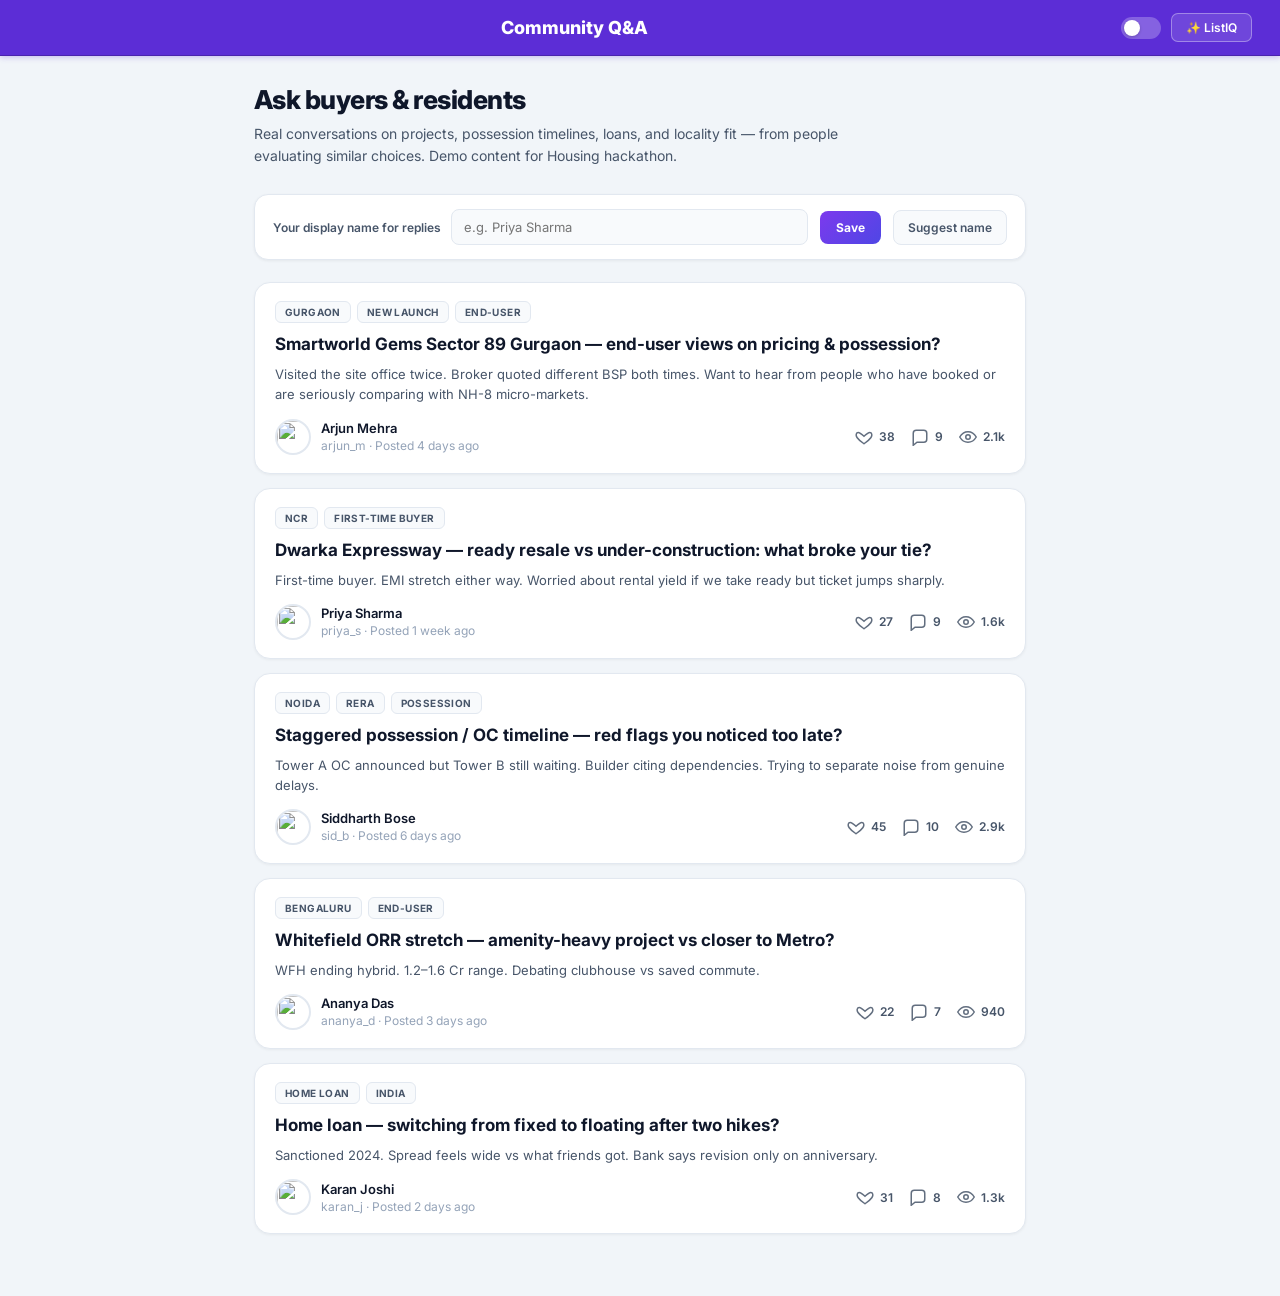
==== community.html @ 9a51aeb0 "Final Code with community feature integrated" ====
<!DOCTYPE html>
<html lang="en">
<head>
<meta charset="UTF-8"/>
<meta name="viewport" content="width=device-width,initial-scale=1.0"/>
<title>Community · Housing.com</title>
<link href="https://fonts.googleapis.com/css2?family=Inter:wght@400;500;600;700;800;900&display=swap" rel="stylesheet"/>
<link rel="stylesheet" href="community.css"/>
<script src="community-shared.js"></script>
<script>
(function(){
  if(localStorage.getItem('loDarkMode')==='true') document.documentElement.setAttribute('data-theme','dark');
})();
</script>
</head>
<body>

<header class="hdr">
  <a href="index.html" class="logo" style="display:flex;align-items:center">
    <img src="https://c.housingcdn.com/demand/s/client/common/assets/housing.820bbe77.png" alt="Housing.com" style="height:14px;width:auto;display:block" onerror="this.style.display='none'"/>
  </a>
  <div class="hdr-center">
    <div class="page-title">Community Q&amp;A</div>
  </div>
  <div class="hdr-right">
    <label class="dm-label"><button type="button" class="dm-toggle" id="dmToggle" onclick="toggleDark()" aria-label="Toggle dark mode"></button></label>
    <a href="index.html" class="btn-sm btn-outline-hdr">✨ ListIQ</a>
  </div>
</header>

<div class="wrap">
  <div class="comm-hero">
    <h1>Ask buyers &amp; residents</h1>
    <p>Real conversations on projects, possession timelines, loans, and locality fit — from people evaluating similar choices. Demo content for Housing hackathon.</p>
  </div>

  <div class="name-bar">
    <label>Your display name for replies
      <input type="text" id="displayNameInput" maxlength="48" placeholder="e.g. Priya Sharma" autocomplete="name"/>
    </label>
    <button type="button" class="btn-prime" id="saveNameBtn">Save</button>
    <button type="button" class="btn-ghost" id="suggestNameBtn">Suggest name</button>
  </div>

  <div id="threadFeed"></div>
</div>

<div class="toast-fix" id="toast"></div>

<script>
function toggleDark(){
  var on = document.documentElement.getAttribute('data-theme') !== 'dark';
  document.documentElement.setAttribute('data-theme', on ? 'dark' : 'light');
  localStorage.setItem('loDarkMode', String(on));
  var btn = document.getElementById('dmToggle');
  if(btn) btn.classList.toggle('dark', on);
}
(function(){
  if(document.documentElement.getAttribute('data-theme')==='dark'){
    var btn = document.getElementById('dmToggle');
    if(btn) btn.classList.add('dark');
  }
})();

function toast(msg){
  var t = document.getElementById('toast');
  t.textContent = msg;
  t.classList.add('show');
  setTimeout(function(){ t.classList.remove('show'); }, 2800);
}

function renderFeed(){
  var CS = window.CommunityStore;
  var threads = window.COMMUNITY_THREADS || [];
  var html = threads.map(function(th){
    var tags = (th.tags||[]).map(function(t){ return '<span class="thread-tag">'+escapeHtml(t)+'</span>'; }).join('');
    return '<a class="thread-card" href="thread.html?id='+encodeURIComponent(th.id)+'">'+
      '<div class="thread-tags">'+tags+'</div>'+
      '<h2>'+escapeHtml(th.title)+'</h2>'+
      '<p class="thread-excerpt">'+escapeHtml(th.excerpt)+'</p>'+
      '<div class="thread-meta-row">'+
        '<div class="thread-author">'+
          '<img src="'+escapeHtml(th.avatar)+'" alt="" width="36" height="36"/>'+
          '<div><strong>'+escapeHtml(th.author)+'</strong><span>'+escapeHtml(th.handle)+' · '+escapeHtml(th.createdLabel)+'</span></div>'+
        '</div>'+
        '<div class="stats">'+
          '<span class="stat">'+CS.iconHeart(CS.isLiked(th.id))+' '+CS.fmtNum(CS.effectiveLikes(th))+'</span>'+
          '<span class="stat">'+CS.iconComment()+' '+CS.effectiveCommentCount(th)+'</span>'+
          '<span class="stat">'+CS.iconEye()+' '+CS.fmtNum(CS.effectiveViews(th))+'</span>'+
        '</div>'+
      '</div></a>';
  }).join('');
  document.getElementById('threadFeed').innerHTML = html;
}

function escapeHtml(s){
  var d = document.createElement('div');
  d.textContent = s;
  return d.innerHTML;
}

document.getElementById('displayNameInput').value = CommunityStore.getDisplayName();
document.getElementById('saveNameBtn').addEventListener('click', function(){
  CommunityStore.setDisplayName(document.getElementById('displayNameInput').value);
  toast('Display name saved');
});
document.getElementById('suggestNameBtn').addEventListener('click', function(){
  var s = CommunityStore.suggestDisplayName();
  document.getElementById('displayNameInput').value = s;
  CommunityStore.setDisplayName(s);
  toast('Try this name — saved');
});

renderFeed();
</script>
</body>
</html>
---- community.css ----
/* ListIQ Community — theme aligned with index.html */
*{margin:0;padding:0;box-sizing:border-box}
:root{
  --bg:#F1F5F9;
  --surface:#FFFFFF;
  --surface2:#F8FAFC;
  --surface3:#F1F5F9;
  --border:#E2E8F0;
  --border2:#F1F5F9;
  --text:#0F172A;
  --text2:#475569;
  --text3:#94A3B8;
  --text4:#CBD5E1;
  --hdr-bg:#5C2DD6;
  --hdr-border:#4A23AD;
  --hdr-shadow:0 1px 6px rgba(92,45,214,.3);
  --transition:background .25s,color .25s,border-color .25s,box-shadow .25s;
}
[data-theme="dark"]{
  --bg:#0D1117;
  --surface:#161B22;
  --surface2:#1C2128;
  --surface3:#21262D;
  --border:#30363D;
  --border2:#21262D;
  --text:#E6EDF3;
  --text2:#8B949E;
  --text3:#6E7681;
  --text4:#3D444D;
  --hdr-bg:#161B22;
  --hdr-border:#30363D;
  --hdr-shadow:0 1px 3px rgba(0,0,0,.4);
}
body{font-family:'Inter',sans-serif;background:var(--bg);color:var(--text);font-size:14px;min-height:100vh;transition:var(--transition)}
a{color:#7C3AED;text-decoration:none}
a:hover{text-decoration:underline}

.hdr{background:var(--hdr-bg);border-bottom:1px solid var(--hdr-border);height:56px;display:flex;align-items:center;padding:0 28px;gap:20px;position:sticky;top:0;z-index:100;box-shadow:var(--hdr-shadow);transition:var(--transition)}
.logo{display:flex;align-items:center;line-height:1}
.hdr-center{flex:1;display:flex;align-items:center;gap:12px;justify-content:center}
.page-title{font-size:18px;font-weight:800;color:#fff}
.hdr-right{display:flex;gap:10px;align-items:center;flex-wrap:wrap;justify-content:flex-end}
.btn-sm{padding:6px 14px;border-radius:7px;font-size:12px;font-weight:600;cursor:pointer;border:none;font-family:'Inter',sans-serif;transition:var(--transition)}
.btn-outline-hdr{background:rgba(255,255,255,.12);border:1.5px solid rgba(255,255,255,.35);color:#fff}
.btn-outline-hdr:hover{background:rgba(255,255,255,.2)}
.comm-nav-btn{display:inline-flex;align-items:center;gap:8px;padding:7px 14px 7px 12px;border-radius:9px;background:rgba(255,255,255,.14);border:1.5px solid rgba(255,255,255,.38);color:#fff;font-size:13px;font-weight:700;text-decoration:none;transition:.2s}
.comm-nav-btn:hover{background:rgba(255,255,255,.22);text-decoration:none;transform:translateY(-1px)}
.comm-nav-btn svg{flex-shrink:0;opacity:.95}
.comm-new-pill{font-size:9px;font-weight:800;letter-spacing:.5px;background:linear-gradient(135deg,#F59E0B,#EA580C);color:#fff;padding:3px 8px;border-radius:999px;box-shadow:0 1px 4px rgba(234,88,12,.45)}
.dm-toggle{width:40px;height:22px;background:rgba(255,255,255,.25);border-radius:11px;position:relative;cursor:pointer;transition:background .3s;border:none;flex-shrink:0}
.dm-toggle.dark{background:#7C3AED}
.dm-toggle::after{content:'';position:absolute;width:16px;height:16px;border-radius:50%;background:#fff;top:3px;left:3px;transition:transform .3s;box-shadow:0 1px 3px rgba(0,0,0,.2)}
.dm-toggle.dark::after{transform:translateX(18px)}
.dm-label{font-size:12px;color:rgba(255,255,255,.75);font-weight:500;display:flex;align-items:center;gap:6px;cursor:pointer}

.wrap{max-width:820px;margin:0 auto;padding:28px 24px 48px}

.comm-hero{margin-bottom:28px}
.comm-hero h1{font-size:26px;font-weight:800;color:var(--text);letter-spacing:-.02em;margin-bottom:8px}
.comm-hero p{color:var(--text2);font-size:14px;line-height:1.55;max-width:640px}

.name-bar{background:var(--surface);border:1px solid var(--border);border-radius:14px;padding:14px 18px;margin-bottom:22px;display:flex;flex-wrap:wrap;align-items:center;gap:12px;box-shadow:0 1px 3px rgba(0,0,0,.06)}
[data-theme="dark"] .name-bar{box-shadow:0 1px 6px rgba(0,0,0,.35)}
.name-bar label{font-size:12px;font-weight:600;color:var(--text2);display:flex;align-items:center;gap:10px;flex:1;min-width:200px}
.name-bar input{flex:1;min-width:160px;padding:9px 12px;border-radius:8px;border:1px solid var(--border);background:var(--surface2);color:var(--text);font-family:inherit;font-size:13px}
.name-bar input:focus{outline:none;border-color:#7C3AED;box-shadow:0 0 0 3px rgba(124,58,237,.15)}
.btn-prime{background:linear-gradient(135deg,#7C3AED,#4F46E5);color:#fff;border:none;padding:9px 16px;border-radius:8px;font-size:12px;font-weight:700;cursor:pointer;font-family:inherit}
.btn-prime:hover{opacity:.92;transform:translateY(-1px);box-shadow:0 4px 12px rgba(124,58,237,.25)}
.btn-ghost{background:var(--surface2);border:1px solid var(--border);color:var(--text2);padding:9px 14px;border-radius:8px;font-size:12px;font-weight:600;cursor:pointer;font-family:inherit}
.btn-ghost:hover{border-color:#7C3AED;color:#7C3AED}

.thread-card{display:block;background:var(--surface);border:1px solid var(--border);border-radius:16px;padding:18px 20px;margin-bottom:14px;text-decoration:none;color:inherit;transition:var(--transition);box-shadow:0 1px 3px rgba(0,0,0,.05)}
[data-theme="dark"] .thread-card{box-shadow:0 1px 6px rgba(0,0,0,.35)}
.thread-card:hover{border-color:#C4B5FD;box-shadow:0 4px 20px rgba(124,58,237,.12);text-decoration:none}
.thread-tags{display:flex;flex-wrap:wrap;gap:6px;margin-bottom:10px}
.thread-tag{font-size:10px;font-weight:700;text-transform:uppercase;letter-spacing:.4px;padding:4px 9px;border-radius:6px;background:var(--surface2);color:var(--text2);border:1px solid var(--border)}
.thread-card h2{font-size:17px;font-weight:700;color:var(--text);line-height:1.35;margin-bottom:8px}
.thread-excerpt{font-size:13px;color:var(--text2);line-height:1.55;display:-webkit-box;-webkit-line-clamp:2;-webkit-box-orient:vertical;overflow:hidden;margin-bottom:14px}
.thread-meta-row{display:flex;align-items:center;justify-content:space-between;gap:12px;flex-wrap:wrap}
.thread-author{display:flex;align-items:center;gap:10px}
.thread-author img{width:36px;height:36px;border-radius:50%;object-fit:cover;border:2px solid var(--border)}
.thread-author span{font-size:12px;color:var(--text3)}
.thread-author strong{font-size:13px;color:var(--text);display:block;font-weight:600}
.stats{display:flex;align-items:center;gap:16px;flex-wrap:wrap}
.stat{display:inline-flex;align-items:center;gap:6px;font-size:12px;font-weight:600;color:var(--text2)}
.stat svg{flex-shrink:0;opacity:.85}

.thread-page .back-row{margin-bottom:18px}
.back-link{display:inline-flex;align-items:center;gap:6px;font-size:13px;font-weight:600;color:#7C3AED}
.back-link:hover{text-decoration:underline}

.op-card{background:var(--surface);border:1px solid var(--border);border-radius:16px;padding:22px 24px;margin-bottom:18px;box-shadow:0 1px 3px rgba(0,0,0,.05)}
[data-theme="dark"] .op-card{box-shadow:0 1px 6px rgba(0,0,0,.35)}
.op-head{display:flex;gap:14px;margin-bottom:16px}
.op-head img{width:48px;height:48px;border-radius:50%;object-fit:cover;border:2px solid var(--border)}
.op-head .who{flex:1}
.op-head .who strong{font-size:15px;display:block;color:var(--text)}
.op-head .who span{font-size:12px;color:var(--text3)}
.op-title{font-size:22px;font-weight:800;color:var(--text);line-height:1.3;margin-bottom:14px;letter-spacing:-.02em}
.op-body{font-size:14px;color:var(--text2);line-height:1.65;white-space:pre-wrap;margin-bottom:18px}
.op-stats{padding-top:16px;border-top:1px solid var(--border);display:flex;flex-wrap:wrap;align-items:center;gap:14px}
.stat-btn{display:inline-flex;align-items:center;gap:7px;padding:8px 14px;border-radius:10px;border:1px solid var(--border);background:var(--surface2);color:var(--text2);font-size:13px;font-weight:600;cursor:pointer;font-family:inherit;transition:var(--transition)}
.stat-btn:hover{border-color:#C4B5FD;color:#7C3AED}
.stat-btn.liked{border-color:#FCA5A5;background:#FEF2F2;color:#DC2626}
[data-theme="dark"] .stat-btn.liked{background:#3D1616;border-color:#7F1D1D;color:#FCA5A5}

.comments-section{background:var(--surface);border:1px solid var(--border);border-radius:16px;padding:20px 22px 24px;box-shadow:0 1px 3px rgba(0,0,0,.05)}
.comments-section h3{font-size:14px;font-weight:700;color:var(--text);margin-bottom:16px}
.comment{display:flex;gap:12px;padding:14px 0;border-top:1px solid var(--border2)}
.comment:first-of-type{border-top:none;padding-top:0}
.comment img{width:38px;height:38px;border-radius:50%;object-fit:cover;border:2px solid var(--border);flex-shrink:0}
.comment-body{flex:1;min-width:0}
.comment-body .by{font-size:13px;font-weight:600;color:var(--text)}
.comment-body .by span{font-weight:400;color:var(--text3);font-size:12px;margin-left:8px}
.comment-body .txt{font-size:13px;color:var(--text2);line-height:1.55;margin-top:6px}

.composer{margin-top:20px;padding-top:18px;border-top:1px solid var(--border)}
.composer textarea{width:100%;min-height:88px;padding:12px 14px;border-radius:10px;border:1px solid var(--border);background:var(--surface2);color:var(--text);font-family:inherit;font-size:13px;line-height:1.5;resize:vertical}
.composer textarea:focus{outline:none;border-color:#7C3AED;box-shadow:0 0 0 3px rgba(124,58,237,.12)}
.composer-foot{display:flex;justify-content:space-between;align-items:center;margin-top:10px;gap:10px;flex-wrap:wrap}
.composer-foot small{color:var(--text3);font-size:11px}

.empty-thread{padding:40px;text-align:center;color:var(--text3)}
.toast-fix{position:fixed;bottom:28px;left:50%;transform:translateX(-50%) translateY(80px);background:#1E293B;color:#fff;padding:12px 20px;border-radius:10px;font-size:13px;font-weight:500;opacity:0;transition:.35s;z-index:200;pointer-events:none}
[data-theme="dark"] .toast-fix{background:#E6EDF3;color:#0F172A}
.toast-fix.show{opacity:1;transform:translateX(-50%) translateY(0)}
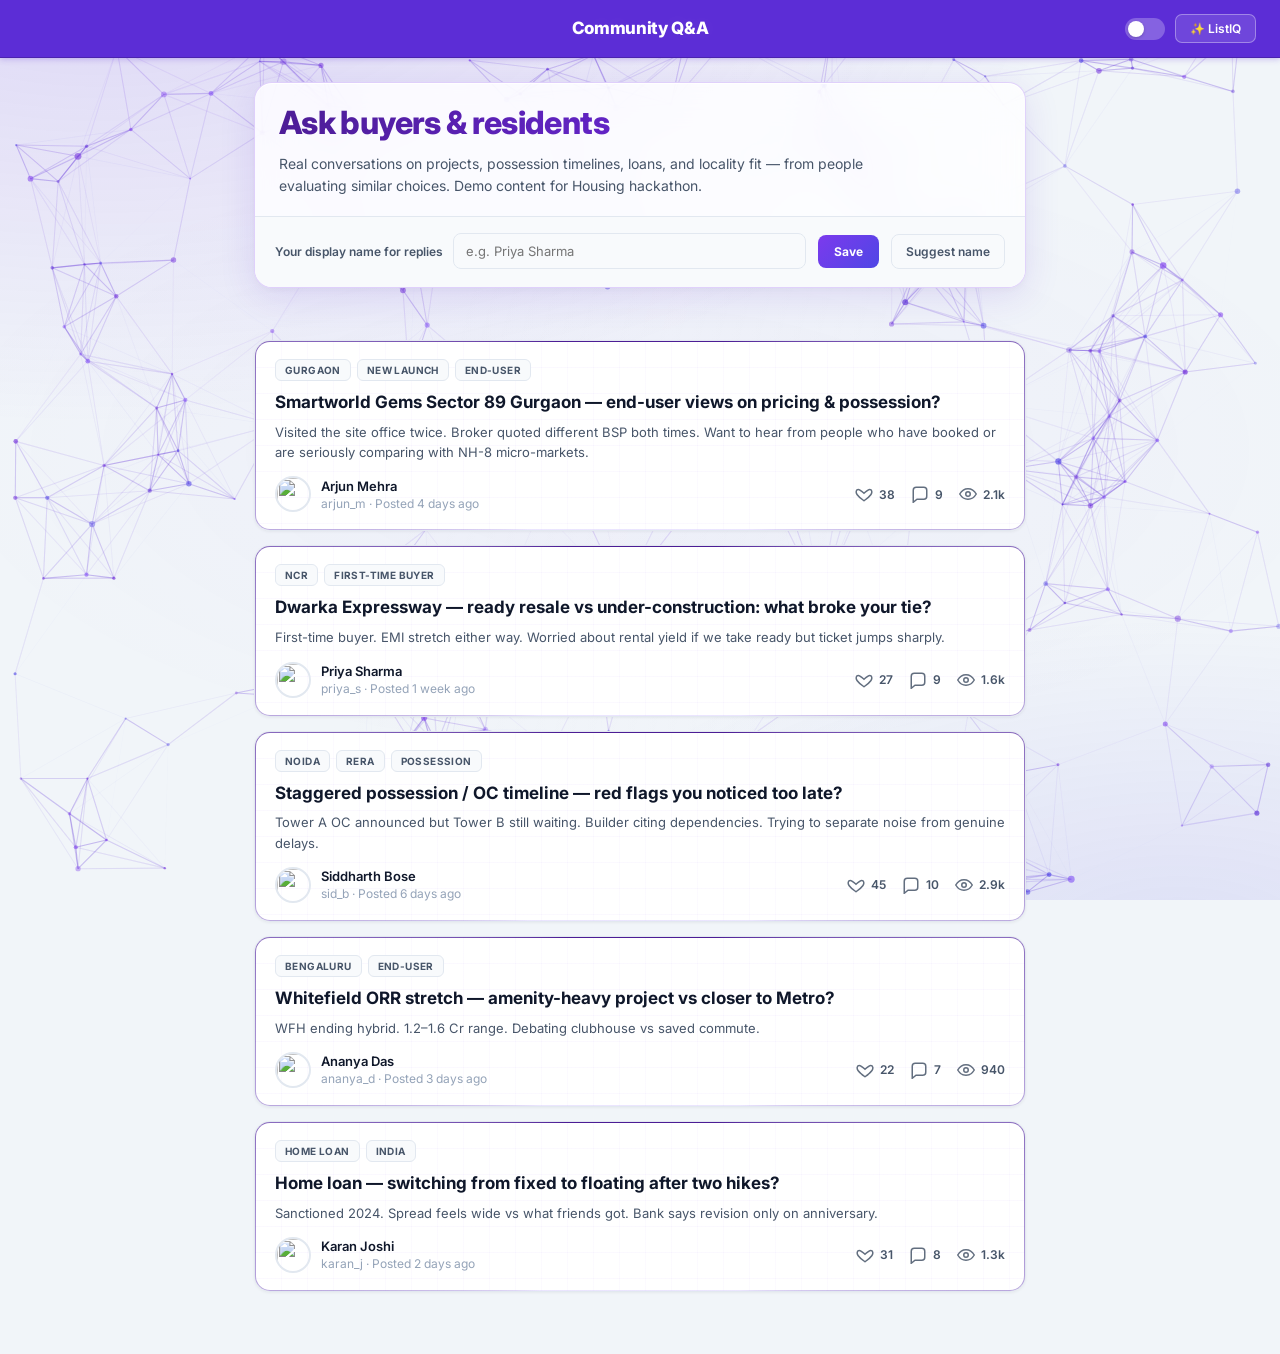
==== commit 01f19251: "Particle animation has been added in Community tab" ====
--- a/community.html
+++ b/community.html
@@ -7,6 +7,7 @@
 <link href="https://fonts.googleapis.com/css2?family=Inter:wght@400;500;600;700;800;900&display=swap" rel="stylesheet"/>
 <link rel="stylesheet" href="community.css"/>
 <script src="community-shared.js"></script>
+<script src="community-particles.js" defer></script>
 <script>
 (function(){
   if(localStorage.getItem('loDarkMode')==='true') document.documentElement.setAttribute('data-theme','dark');
@@ -14,6 +15,12 @@
 </script>
 </head>
 <body>
+
+<div class="page-bg" aria-hidden="true">
+  <canvas id="particleCanvas" class="particle-canvas"></canvas>
+  <div class="page-bg-aurora"></div>
+  <div class="page-bg-shimmer"></div>
+</div>
 
 <header class="hdr">
   <a href="index.html" class="logo" style="display:flex;align-items:center">
@@ -28,18 +35,22 @@
   </div>
 </header>
 
-<div class="wrap">
-  <div class="comm-hero">
-    <h1>Ask buyers &amp; residents</h1>
-    <p>Real conversations on projects, possession timelines, loans, and locality fit — from people evaluating similar choices. Demo content for Housing hackathon.</p>
-  </div>
-
-  <div class="name-bar">
-    <label>Your display name for replies
-      <input type="text" id="displayNameInput" maxlength="48" placeholder="e.g. Priya Sharma" autocomplete="name"/>
-    </label>
-    <button type="button" class="btn-prime" id="saveNameBtn">Save</button>
-    <button type="button" class="btn-ghost" id="suggestNameBtn">Suggest name</button>
+<div class="wrap wrap-elevated">
+  <div class="comm-hero comm-hero-magic">
+    <!-- <span class="hero-sparkles" aria-hidden="true"></span> -->
+    <div class="hero-panel">
+      <div class="hero-copy">
+        <h1 class="hero-title-gradient">Ask buyers &amp; residents</h1>
+        <p class="hero-lead">Real conversations on projects, possession timelines, loans, and locality fit — from people evaluating similar choices. Demo content for Housing hackathon.</p>
+      </div>
+      <div class="name-bar name-bar-magic name-bar-in-hero">
+        <label>Your display name for replies
+          <input type="text" id="displayNameInput" maxlength="48" placeholder="e.g. Priya Sharma" autocomplete="name"/>
+        </label>
+        <button type="button" class="btn-prime" id="saveNameBtn">Save</button>
+        <button type="button" class="btn-ghost" id="suggestNameBtn">Suggest name</button>
+      </div>
+    </div>
   </div>
 
   <div id="threadFeed"></div>
--- a/community.css
+++ b/community.css
@@ -1,5 +1,10 @@
 /* ListIQ Community — theme aligned with index.html */
 *{margin:0;padding:0;box-sizing:border-box}
+@property --thread-border-angle{
+  syntax:'<angle>';
+  inherits:true;
+  initial-value:0deg;
+}
 :root{
   --bg:#F1F5F9;
   --surface:#FFFFFF;
@@ -31,20 +36,280 @@
   --hdr-border:#30363D;
   --hdr-shadow:0 1px 3px rgba(0,0,0,.4);
 }
-body{font-family:'Inter',sans-serif;background:var(--bg);color:var(--text);font-size:14px;min-height:100vh;transition:var(--transition)}
+body{font-family:'Inter',sans-serif;background:var(--bg);color:var(--text);font-size:14px;min-height:100vh;transition:var(--transition);position:relative}
+
+/* —— Ambient background: particles + soft aurora (theme-native purple / indigo) —— */
+.page-bg{position:fixed;inset:0;z-index:0;pointer-events:none;overflow:hidden}
+.particle-canvas{position:absolute;inset:0;width:100%;height:100%;display:block;opacity:.95}
+[data-theme="dark"] .particle-canvas{opacity:.88}
+.page-bg-aurora{
+  position:absolute;inset:0;
+  background:
+    radial-gradient(ellipse 130% 90% at 8% -5%, rgba(124,58,237,.16), transparent 58%),
+    radial-gradient(ellipse 100% 70% at 92% 105%, rgba(79,70,229,.12), transparent 52%),
+    radial-gradient(ellipse 80% 50% at 50% 50%, rgba(124,58,237,.04), transparent 70%);
+  animation:auroraDrift 24s ease-in-out infinite alternate;
+}
+[data-theme="dark"] .page-bg-aurora{
+  background:
+    radial-gradient(ellipse 130% 90% at 8% -5%, rgba(124,58,237,.22), transparent 58%),
+    radial-gradient(ellipse 100% 70% at 92% 105%, rgba(99,102,241,.14), transparent 52%),
+    radial-gradient(ellipse 80% 50% at 50% 50%, rgba(167,139,250,.06), transparent 70%);
+}
+.page-bg-shimmer{
+  position:absolute;inset:-40%;width:180%;height:180%;
+  background:linear-gradient(105deg,transparent 42%,rgba(255,255,255,.045) 50%,transparent 58%);
+  animation:bgShimmerSweep 20s linear infinite;
+  mix-blend-mode:overlay;
+}
+[data-theme="dark"] .page-bg-shimmer{
+  background:linear-gradient(105deg,transparent 42%,rgba(167,139,250,.06) 50%,transparent 58%);
+  mix-blend-mode:soft-light;
+}
+@keyframes auroraDrift{
+  0%{transform:translate(0,0) scale(1)}
+  100%{transform:translate(-2%,2%) scale(1.03)}
+}
+@keyframes bgShimmerSweep{
+  0%{transform:translate(-8%,0) rotate(0deg)}
+  100%{transform:translate(8%,4%) rotate(2deg)}
+}
+
+.wrap-elevated{position:relative;z-index:1}
+
+/* —— Hero: single glass “header” card (title + lead + name row) —— */
+.comm-hero-magic{position:relative;padding-top:2px}
+/* .hero-sparkles{
+  position:absolute;left:-10%;right:-10%;top:-28%;height:170%;
+  z-index:0;
+  background:
+    radial-gradient(circle at 14% 38%, rgba(124,58,237,.12) 0, transparent 46%),
+    radial-gradient(circle at 86% 24%, rgba(79,70,229,.1) 0, transparent 40%),
+    radial-gradient(circle at 48% 92%, rgba(124,58,237,.07) 0, transparent 48%);
+  animation:heroSparkleGlow 10s ease-in-out infinite alternate;
+  pointer-events:none;
+} */
+@keyframes heroSparkleGlow{
+  0%{opacity:.7;transform:scale(1) translateY(0)}
+  100%{opacity:.95;transform:scale(1.02) translateY(-3px)}
+}
+@keyframes heroCardIn{
+  from{opacity:0;transform:translateY(16px) scale(.985)}
+  to{opacity:1;transform:translateY(0) scale(1)}
+}
+.hero-panel{
+  position:relative;z-index:2;
+  border-radius:18px;
+  overflow:hidden;
+  background:rgba(255,255,255,.82);
+  border:1px solid rgba(124,58,237,.22);
+  box-shadow:
+    0 8px 36px rgba(92,45,214,.12),
+    0 2px 8px rgba(15,23,42,.04),
+    inset 0 1px 0 rgba(255,255,255,.95);
+  backdrop-filter:blur(18px) saturate(1.4);
+  -webkit-backdrop-filter:blur(18px) saturate(1.4);
+  animation:heroCardIn .8s cubic-bezier(.22,1,.36,1) .05s both;
+}
+[data-theme="dark"] .hero-panel{
+  background:rgba(22,27,34,.82);
+  border-color:rgba(139,92,246,.32);
+  box-shadow:
+    0 12px 48px rgba(0,0,0,.4),
+    inset 0 1px 0 rgba(255,255,255,.06);
+}
+.hero-copy{
+  position:relative;
+  z-index:2;
+  padding:22px 24px 20px;
+}
+.hero-panel .name-bar.name-bar-in-hero{
+  margin:0;
+  border-radius:0;
+  border:none;
+  border-top:1px solid var(--border);
+  background:var(--surface2);
+  box-shadow:none;
+  padding:16px 20px 18px;
+}
+[data-theme="dark"] .hero-panel .name-bar.name-bar-in-hero{
+  background:rgba(28,33,40,.92);
+  box-shadow:none;
+}
+.hero-panel .name-bar-magic{
+  animation:none;
+}
+.hero-title-gradient{
+  position:relative;
+  display:block;
+  margin:0 0 12px;
+  font-size:clamp(26px,4vw,32px);
+  font-weight:800;
+  letter-spacing:-.035em;
+  line-height:1.12;
+  background:linear-gradient(120deg,#4C1D95 0%,#5B21B6 14%,#6D28D9 32%,#7C3AED 48%,#8B5CF6 58%,#6366F1 72%,#5B21B6 88%,#4C1D95 100%);
+  background-size:220% 100%;
+  -webkit-background-clip:text;background-clip:text;
+  color:transparent;
+  animation:titleSheen 8s ease-in-out infinite;
+}
+[data-theme="dark"] .hero-title-gradient{
+  background:linear-gradient(120deg,#EDE9FE 0%,#DDD6FE 12%,#C4B5FD 35%,#A78BFA 50%,#818CF8 65%,#C4B5FD 82%,#F5F3FF 100%);
+  background-size:220% 100%;
+  -webkit-background-clip:text;background-clip:text;
+  color:transparent;
+}
+@keyframes titleSheen{
+  0%,100%{background-position:0% 50%}
+  50%{background-position:100% 50%}
+}
+.hero-lead{
+  position:relative;
+  margin:0;
+  max-width:640px;
+  font-size:14px;
+  line-height:1.6;
+  color:#5B5470;
+  animation:heroFade .85s ease-out .14s both;
+}
+[data-theme="dark"] .hero-lead{color:#A8B0BD}
+@keyframes heroFade{
+  from{opacity:0;transform:translateY(8px)}
+  to{opacity:1;transform:translateY(0)}
+}
+
+.name-bar-magic{
+  position:relative;
+  animation:nameBarIn .75s cubic-bezier(.22,1,.36,1) .08s both,nameBarAura 5s ease-in-out infinite 1s;
+}
+@keyframes nameBarIn{
+  from{opacity:0;transform:translateY(14px) scale(.99)}
+  to{opacity:1;transform:translateY(0) scale(1)}
+}
+@keyframes nameBarAura{
+  0%,100%{box-shadow:0 1px 3px rgba(0,0,0,.06),0 0 0 0 rgba(124,58,237,0)}
+  50%{box-shadow:0 1px 3px rgba(0,0,0,.06),0 0 0 1px rgba(124,58,237,.12),0 8px 32px rgba(124,58,237,.1)}
+}
+[data-theme="dark"] .name-bar-magic{
+  animation-name:nameBarIn,nameBarAuraDark;
+}
+@keyframes nameBarAuraDark{
+  0%,100%{box-shadow:0 1px 6px rgba(0,0,0,.35),0 0 0 0 rgba(167,139,250,0)}
+  50%{box-shadow:0 1px 6px rgba(0,0,0,.35),0 0 0 1px rgba(167,139,250,.15),0 8px 36px rgba(124,58,237,.18)}
+}
+
+/* —— Thread cards: entrance + continuous border spin (angle animates on .thread-card so ::before inherits — fixes light/WebKit) —— */
+#threadFeed .thread-card{
+  animation:
+    cardRise .7s cubic-bezier(.22,1,.36,1) backwards,
+    threadBorderSpin 4.8s linear infinite;
+}
+#threadFeed .thread-card:nth-child(1){animation-delay:.06s,0s}
+#threadFeed .thread-card:nth-child(2){animation-delay:.12s,-.85s}
+#threadFeed .thread-card:nth-child(3){animation-delay:.18s,-1.7s}
+#threadFeed .thread-card:nth-child(4){animation-delay:.24s,-2.55s}
+#threadFeed .thread-card:nth-child(5){animation-delay:.3s,0s}
+#threadFeed .thread-card:nth-child(6){animation-delay:.36s,-.85s}
+#threadFeed .thread-card:nth-child(7){animation-delay:.42s,-1.7s}
+#threadFeed .thread-card:nth-child(8){animation-delay:.48s,-2.55s}
+#threadFeed .thread-card:nth-child(9){animation-delay:.54s,0s}
+#threadFeed .thread-card:nth-child(10){animation-delay:.6s,-.85s}
+#threadFeed .thread-card:nth-child(11){animation-delay:.66s,-1.7s}
+#threadFeed .thread-card:nth-child(12){animation-delay:.72s,-2.55s}
+@keyframes cardRise{
+  from{opacity:0;transform:translateY(22px)}
+  to{opacity:1;transform:translateY(0)}
+}
+@keyframes threadBorderSpin{
+  from{--thread-border-angle:0deg}
+  to{--thread-border-angle:360deg}
+}
+.hdr .page-title{text-shadow:0 0 24px rgba(255,255,255,.12);animation:hdrTitlePulse 6s ease-in-out infinite}
+@keyframes hdrTitlePulse{
+  0%,100%{opacity:1}
+  50%{opacity:.92}
+}
+
+@media (prefers-reduced-motion:reduce){
+  .page-bg-aurora,.page-bg-shimmer,.hero-sparkles,.hero-title-gradient,.hero-panel,.name-bar-magic,.hero-lead,
+  #threadFeed .thread-card,.thread-card,.thread-page .op-card,.thread-page .comments-section,.hdr .page-title{animation:none!important}
+  .thread-card::before,
+  .thread-page .op-card::before,
+  .thread-page .comments-section::before{
+    animation:none!important;
+    opacity:1!important;
+    inset:-1px!important;
+    border-radius:16px!important;
+    padding:2px!important;
+    background:linear-gradient(125deg,#4C1D95,rgba(196,181,253,.45))!important;
+    -webkit-mask:linear-gradient(#fff 0 0) content-box,linear-gradient(#fff 0 0)!important;
+    -webkit-mask-composite:xor!important;
+    mask:linear-gradient(#fff 0 0) content-box,linear-gradient(#fff 0 0)!important;
+    mask-composite:exclude!important;
+  }
+  [data-theme="dark"] .thread-card::before,
+  [data-theme="dark"] .thread-page .op-card::before,
+  [data-theme="dark"] .thread-page .comments-section::before{
+    background:linear-gradient(125deg,#312E81,rgba(167,139,250,.4))!important;
+  }
+  .hero-title-gradient{
+    background:none;
+    -webkit-background-clip:unset;
+    background-clip:unset;
+    color:#5B21B6;
+  }
+  [data-theme="dark"] .hero-title-gradient{color:#DDD6FE}
+}
 a{color:#7C3AED;text-decoration:none}
 a:hover{text-decoration:underline}
 
-.hdr{background:var(--hdr-bg);border-bottom:1px solid var(--hdr-border);height:56px;display:flex;align-items:center;padding:0 28px;gap:20px;position:sticky;top:0;z-index:100;box-shadow:var(--hdr-shadow);transition:var(--transition)}
-.logo{display:flex;align-items:center;line-height:1}
-.hdr-center{flex:1;display:flex;align-items:center;gap:12px;justify-content:center}
-.page-title{font-size:18px;font-weight:800;color:#fff}
-.hdr-right{display:flex;gap:10px;align-items:center;flex-wrap:wrap;justify-content:flex-end}
+.hdr{
+  background:var(--hdr-bg);
+  border-bottom:1px solid var(--hdr-border);
+  min-height:58px;
+  padding:10px 24px;
+  display:grid;
+  grid-template-columns:1fr auto 1fr;
+  align-items:center;
+  column-gap:16px;
+  position:sticky;
+  top:0;
+  z-index:100;
+  box-shadow:var(--hdr-shadow);
+  transition:var(--transition);
+}
+.logo{justify-self:start;display:flex;align-items:center;line-height:1;min-width:0}
+.hdr-center{
+  justify-self:center;
+  display:flex;
+  align-items:center;
+  gap:12px;
+  justify-content:center;
+  min-width:0;
+}
+.page-title{
+  font-size:17px;
+  font-weight:800;
+  color:#fff;
+  line-height:1.15;
+  letter-spacing:-.02em;
+  white-space:nowrap;
+  text-align:center;
+}
+.hdr-right{
+  justify-self:end;
+  display:flex;
+  gap:10px;
+  align-items:center;
+  flex-wrap:wrap;
+  justify-content:flex-end;
+  min-width:0;
+}
 .btn-sm{padding:6px 14px;border-radius:7px;font-size:12px;font-weight:600;cursor:pointer;border:none;font-family:'Inter',sans-serif;transition:var(--transition)}
 .btn-outline-hdr{background:rgba(255,255,255,.12);border:1.5px solid rgba(255,255,255,.35);color:#fff}
 .btn-outline-hdr:hover{background:rgba(255,255,255,.2)}
 .comm-nav-btn{display:inline-flex;align-items:center;gap:8px;padding:7px 14px 7px 12px;border-radius:9px;background:rgba(255,255,255,.14);border:1.5px solid rgba(255,255,255,.38);color:#fff;font-size:13px;font-weight:700;text-decoration:none;transition:.2s}
-.comm-nav-btn:hover{background:rgba(255,255,255,.22);text-decoration:none;transform:translateY(-1px)}
+.comm-nav-btn:hover{background:rgba(255,255,255,.22);text-decoration:none}
 .comm-nav-btn svg{flex-shrink:0;opacity:.95}
 .comm-new-pill{font-size:9px;font-weight:800;letter-spacing:.5px;background:linear-gradient(135deg,#F59E0B,#EA580C);color:#fff;padding:3px 8px;border-radius:999px;box-shadow:0 1px 4px rgba(234,88,12,.45)}
 .dm-toggle{width:40px;height:22px;background:rgba(255,255,255,.25);border-radius:11px;position:relative;cursor:pointer;transition:background .3s;border:none;flex-shrink:0}
@@ -53,10 +318,13 @@
 .dm-toggle.dark::after{transform:translateX(18px)}
 .dm-label{font-size:12px;color:rgba(255,255,255,.75);font-weight:500;display:flex;align-items:center;gap:6px;cursor:pointer}
 
-.wrap{max-width:820px;margin:0 auto;padding:28px 24px 48px}
+.wrap{max-width:820px;margin:0 auto;padding:22px 24px 48px}
 
 .comm-hero{margin-bottom:28px}
-.comm-hero h1{font-size:26px;font-weight:800;color:var(--text);letter-spacing:-.02em;margin-bottom:8px}
+.comm-hero.comm-hero-magic{margin-bottom:52px}
+.comm-hero h1{font-weight:800;letter-spacing:-.02em}
+.comm-hero h1.hero-title-gradient{color:transparent;margin:0 0 12px}
+.comm-hero h1:not(.hero-title-gradient){color:var(--text);margin-bottom:8px;font-size:26px}
 .comm-hero p{color:var(--text2);font-size:14px;line-height:1.55;max-width:640px}
 
 .name-bar{background:var(--surface);border:1px solid var(--border);border-radius:14px;padding:14px 18px;margin-bottom:22px;display:flex;flex-wrap:wrap;align-items:center;gap:12px;box-shadow:0 1px 3px rgba(0,0,0,.06)}
@@ -64,14 +332,92 @@
 .name-bar label{font-size:12px;font-weight:600;color:var(--text2);display:flex;align-items:center;gap:10px;flex:1;min-width:200px}
 .name-bar input{flex:1;min-width:160px;padding:9px 12px;border-radius:8px;border:1px solid var(--border);background:var(--surface2);color:var(--text);font-family:inherit;font-size:13px}
 .name-bar input:focus{outline:none;border-color:#7C3AED;box-shadow:0 0 0 3px rgba(124,58,237,.15)}
-.btn-prime{background:linear-gradient(135deg,#7C3AED,#4F46E5);color:#fff;border:none;padding:9px 16px;border-radius:8px;font-size:12px;font-weight:700;cursor:pointer;font-family:inherit}
-.btn-prime:hover{opacity:.92;transform:translateY(-1px);box-shadow:0 4px 12px rgba(124,58,237,.25)}
+.btn-prime{background:linear-gradient(135deg,#7C3AED,#4F46E5);color:#fff;border:none;padding:9px 16px;border-radius:8px;font-size:12px;font-weight:700;cursor:pointer;font-family:inherit;transition:box-shadow .2s ease,opacity .2s ease,filter .2s ease}
+.btn-prime:hover{opacity:.92;box-shadow:0 4px 12px rgba(124,58,237,.25)}
 .btn-ghost{background:var(--surface2);border:1px solid var(--border);color:var(--text2);padding:9px 14px;border-radius:8px;font-size:12px;font-weight:600;cursor:pointer;font-family:inherit}
 .btn-ghost:hover{border-color:#7C3AED;color:#7C3AED}
 
-.thread-card{display:block;background:var(--surface);border:1px solid var(--border);border-radius:16px;padding:18px 20px;margin-bottom:14px;text-decoration:none;color:inherit;transition:var(--transition);box-shadow:0 1px 3px rgba(0,0,0,.05)}
-[data-theme="dark"] .thread-card{box-shadow:0 1px 6px rgba(0,0,0,.35)}
-.thread-card:hover{border-color:#C4B5FD;box-shadow:0 4px 20px rgba(124,58,237,.12);text-decoration:none}
+.thread-card{
+  display:block;
+  position:relative;
+  overflow:hidden;
+  isolation:isolate;
+  --thread-r:16px;
+  --thread-ring:2px;
+  --thread-border-angle:0deg;
+  animation:threadBorderSpin 4.8s linear infinite;
+  background:
+    linear-gradient(rgba(124,58,237,.03) 1px,transparent 1px),
+    linear-gradient(90deg,rgba(124,58,237,.025) 1px,transparent 1px),
+    var(--surface);
+  background-size:26px 26px,26px 26px,auto;
+  border:1px solid var(--border);
+  border-radius:var(--thread-r);
+  padding:18px 20px;
+  margin-bottom:14px;
+  text-decoration:none;
+  color:inherit;
+  transition:border-color .3s ease,box-shadow .35s ease,background .25s;
+  box-shadow:0 1px 3px rgba(0,0,0,.05);
+}
+[data-theme="dark"] .thread-card{
+  background:
+    linear-gradient(rgba(167,139,250,.04) 1px,transparent 1px),
+    linear-gradient(90deg,rgba(139,92,246,.035) 1px,transparent 1px),
+    var(--surface);
+  background-size:26px 26px,26px 26px,auto;
+  box-shadow:0 1px 6px rgba(0,0,0,.35);
+}
+.thread-card > *,
+.thread-page .op-card > *,
+.thread-page .comments-section > *{position:relative;z-index:2}
+.thread-card::before,
+.thread-page .op-card::before,
+.thread-page .comments-section::before{
+  content:'';
+  position:absolute;
+  inset:-1px;
+  border-radius:var(--thread-r);
+  z-index:0;
+  pointer-events:none;
+  padding:var(--thread-ring);
+  opacity:1;
+  background:conic-gradient(
+    from var(--thread-border-angle,0deg),
+    #4C1D95 0deg,
+    #4C1D95 42deg,
+    rgba(196,181,253,.35) 130deg,
+    rgba(196,181,253,.35) 230deg,
+    #4C1D95 318deg,
+    #4C1D95 360deg
+  );
+  -webkit-mask:linear-gradient(#fff 0 0) content-box,linear-gradient(#fff 0 0);
+  -webkit-mask-composite:xor;
+  mask:linear-gradient(#fff 0 0) content-box,linear-gradient(#fff 0 0);
+  mask-composite:exclude;
+}
+[data-theme="dark"] .thread-card::before,
+[data-theme="dark"] .thread-page .op-card::before,
+[data-theme="dark"] .thread-page .comments-section::before{
+  background:conic-gradient(
+    from var(--thread-border-angle,0deg),
+    #1E1B4B 0deg,
+    #1E1B4B 42deg,
+    rgba(167,139,250,.38) 130deg,
+    rgba(167,139,250,.38) 230deg,
+    #1E1B4B 318deg,
+    #1E1B4B 360deg
+  );
+}
+.thread-card:hover,
+.thread-page .op-card:hover,
+.thread-page .comments-section:hover{border-color:#C4B5FD;box-shadow:0 4px 24px rgba(124,58,237,.16),0 0 0 1px rgba(124,58,237,.06);text-decoration:none}
+[data-theme="dark"] .thread-card:hover,
+[data-theme="dark"] .thread-page .op-card:hover,
+[data-theme="dark"] .thread-page .comments-section:hover{
+  border-color:rgba(139,92,246,.55);
+  box-shadow:0 6px 28px rgba(0,0,0,.45),0 0 0 1px rgba(167,139,250,.12);
+}
 .thread-tags{display:flex;flex-wrap:wrap;gap:6px;margin-bottom:10px}
 .thread-tag{font-size:10px;font-weight:700;text-transform:uppercase;letter-spacing:.4px;padding:4px 9px;border-radius:6px;background:var(--surface2);color:var(--text2);border:1px solid var(--border)}
 .thread-card h2{font-size:17px;font-weight:700;color:var(--text);line-height:1.35;margin-bottom:8px}
@@ -89,8 +435,62 @@
 .back-link{display:inline-flex;align-items:center;gap:6px;font-size:13px;font-weight:600;color:#7C3AED}
 .back-link:hover{text-decoration:underline}
 
-.op-card{background:var(--surface);border:1px solid var(--border);border-radius:16px;padding:22px 24px;margin-bottom:18px;box-shadow:0 1px 3px rgba(0,0,0,.05)}
-[data-theme="dark"] .op-card{box-shadow:0 1px 6px rgba(0,0,0,.35)}
+.thread-page .op-card{
+  position:relative;
+  overflow:hidden;
+  isolation:isolate;
+  --thread-r:16px;
+  --thread-ring:2px;
+  --thread-border-angle:0deg;
+  animation:threadBorderSpin 4.8s linear infinite;
+  background:
+    linear-gradient(rgba(124,58,237,.03) 1px,transparent 1px),
+    linear-gradient(90deg,rgba(124,58,237,.025) 1px,transparent 1px),
+    var(--surface);
+  background-size:26px 26px,26px 26px,auto;
+  border:1px solid var(--border);
+  border-radius:var(--thread-r);
+  padding:22px 24px;
+  margin-bottom:18px;
+  box-shadow:0 1px 3px rgba(0,0,0,.05);
+  transition:border-color .3s ease,box-shadow .35s ease,background .25s;
+}
+[data-theme="dark"] .thread-page .op-card{
+  background:
+    linear-gradient(rgba(167,139,250,.04) 1px,transparent 1px),
+    linear-gradient(90deg,rgba(139,92,246,.035) 1px,transparent 1px),
+    var(--surface);
+  background-size:26px 26px,26px 26px,auto;
+  box-shadow:0 1px 6px rgba(0,0,0,.35);
+}
+.thread-page .comments-section{
+  position:relative;
+  overflow:hidden;
+  isolation:isolate;
+  --thread-r:16px;
+  --thread-ring:2px;
+  --thread-border-angle:0deg;
+  animation:threadBorderSpin 4.8s linear infinite;
+  animation-delay:-2.4s;
+  background:
+    linear-gradient(rgba(124,58,237,.03) 1px,transparent 1px),
+    linear-gradient(90deg,rgba(124,58,237,.025) 1px,transparent 1px),
+    var(--surface);
+  background-size:26px 26px,26px 26px,auto;
+  border:1px solid var(--border);
+  border-radius:var(--thread-r);
+  padding:20px 22px 24px;
+  box-shadow:0 1px 3px rgba(0,0,0,.05);
+  transition:border-color .3s ease,box-shadow .35s ease,background .25s;
+}
+[data-theme="dark"] .thread-page .comments-section{
+  background:
+    linear-gradient(rgba(167,139,250,.04) 1px,transparent 1px),
+    linear-gradient(90deg,rgba(139,92,246,.035) 1px,transparent 1px),
+    var(--surface);
+  background-size:26px 26px,26px 26px,auto;
+  box-shadow:0 1px 6px rgba(0,0,0,.35);
+}
 .op-head{display:flex;gap:14px;margin-bottom:16px}
 .op-head img{width:48px;height:48px;border-radius:50%;object-fit:cover;border:2px solid var(--border)}
 .op-head .who{flex:1}
@@ -104,7 +504,6 @@
 .stat-btn.liked{border-color:#FCA5A5;background:#FEF2F2;color:#DC2626}
 [data-theme="dark"] .stat-btn.liked{background:#3D1616;border-color:#7F1D1D;color:#FCA5A5}
 
-.comments-section{background:var(--surface);border:1px solid var(--border);border-radius:16px;padding:20px 22px 24px;box-shadow:0 1px 3px rgba(0,0,0,.05)}
 .comments-section h3{font-size:14px;font-weight:700;color:var(--text);margin-bottom:16px}
 .comment{display:flex;gap:12px;padding:14px 0;border-top:1px solid var(--border2)}
 .comment:first-of-type{border-top:none;padding-top:0}
